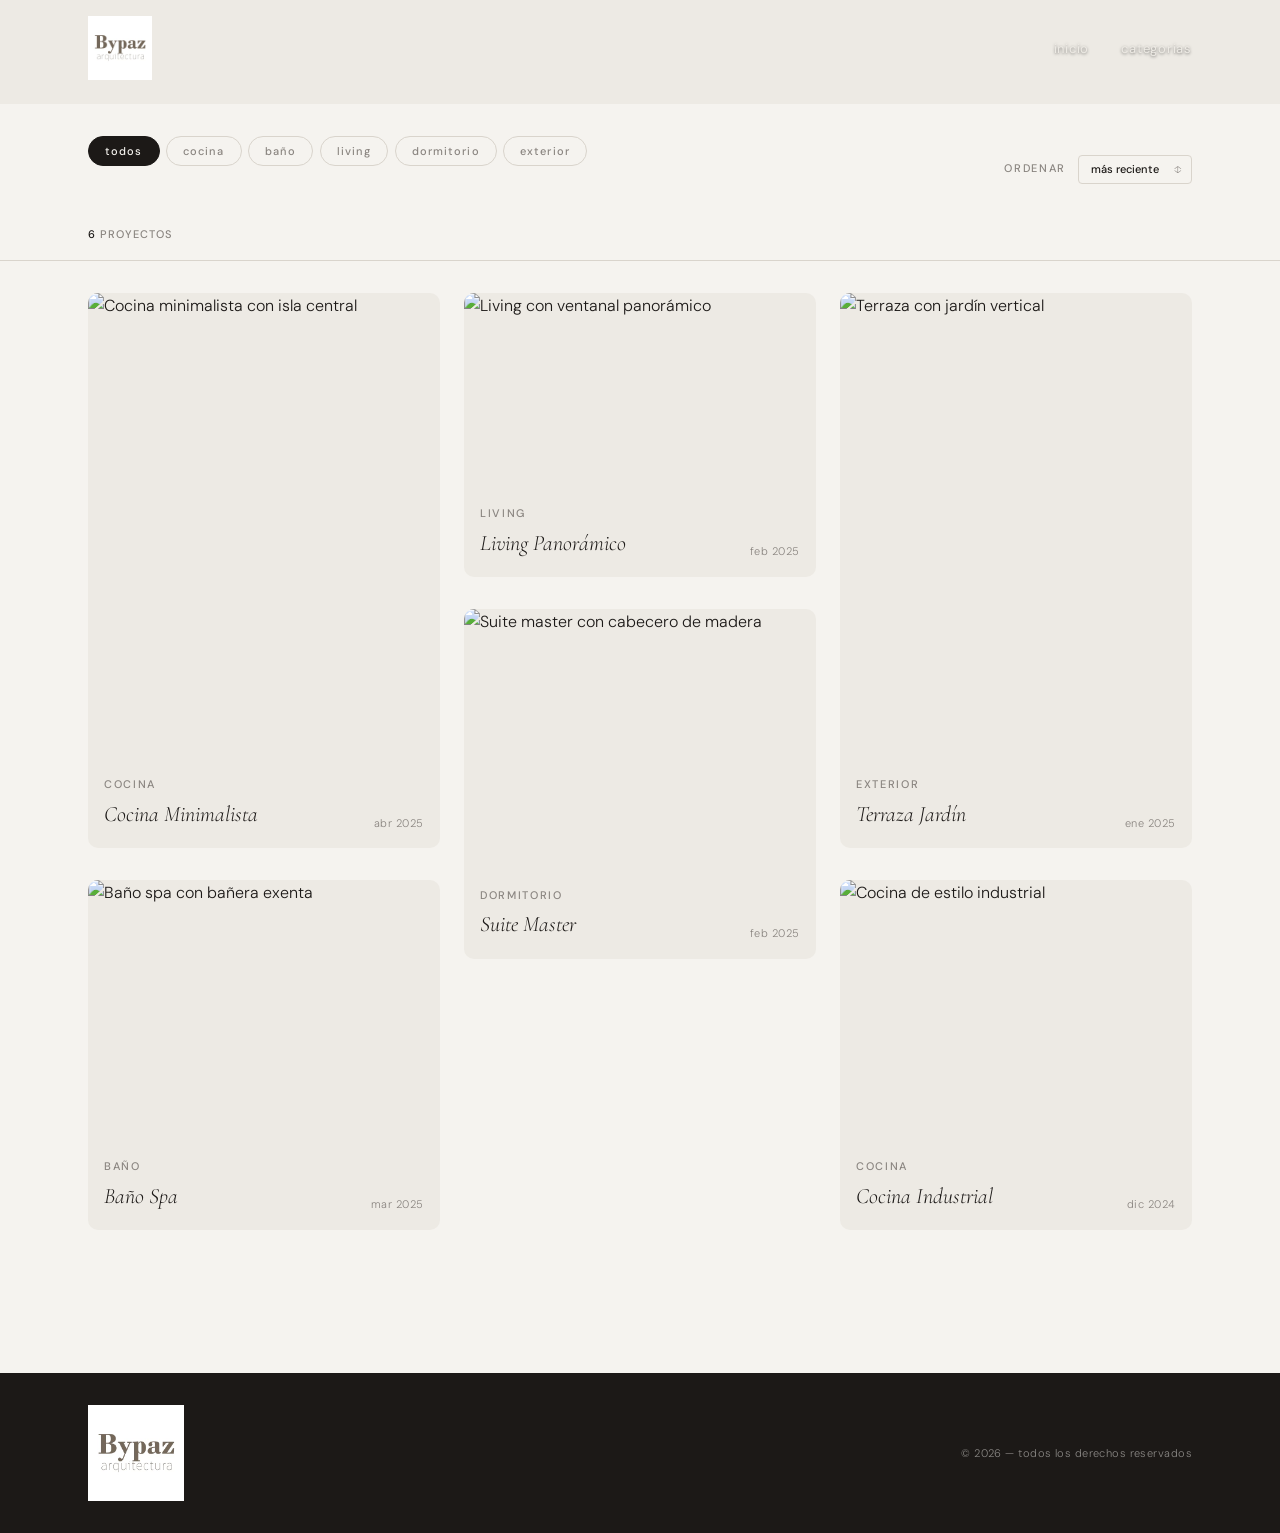
==== catalogo.html @ c9f033ed "Add files via upload" ====
<!DOCTYPE html>
<html lang="es">
<head>
  <meta charset="UTF-8" />
  <meta name="viewport" content="width=device-width, initial-scale=1.0" />
  <title>Catálogo — Renders</title>
  <link rel="preconnect" href="https://fonts.googleapis.com" />
  <link rel="preconnect" href="https://fonts.gstatic.com" crossorigin />
  <link href="https://fonts.googleapis.com/css2?family=Cormorant+Garamond:ital,wght@0,300;0,400;0,500;1,300;1,400&family=DM+Sans:wght@300;400;500&display=swap" rel="stylesheet" />
  <link rel="stylesheet" href="style.css" />
  <link rel="stylesheet" href="catalogo.css" />
</head>
<body>
 
  <!-- ─── HEADER (igual al index) ─── -->
  <header class="site-header">
    <div class="header-inner">
      <a href="index.html" class="logo">
        <span class="logo-name logoheader"><img src="logo.jpg" alt=""></span>
       
      </a>
 
      <button class="menu-toggle" aria-label="Abrir menú" aria-expanded="false">
        <span></span>
        <span></span>
      </button>

        <nav class="site-nave" aria-label="Navegación principal">
                <ul>
                     <li><a href="index.html">Inicio</a></li>
                    <li><a href="#cateogias">Categorias</a></li>
                   
                </ul>
            </nav>
 
     
    </div>
  </header>
 
  <main>
 
    <!-- ─── PAGE HEADER ─── -->
    <section class="page-header">
      <div class="container">
      
      </div>
      
    </section>
 
    <!-- ─── CONTROLES: FILTROS + ORDEN ─── -->
    <section class="catalog-controls" id="cateogias">
      <div class="container controls-inner">
 
        <!-- Filtros de categoría -->
        <div class="filters" role="tablist" aria-label="Filtrar por categoría">
          <button class="filter-btn active" data-filter="all" role="tab" aria-selected="true">todos</button>
          <button class="filter-btn" data-filter="cocina"     role="tab" aria-selected="false">cocina</button>
          <button class="filter-btn" data-filter="bano"       role="tab" aria-selected="false">baño</button>
          <button class="filter-btn" data-filter="living"     role="tab" aria-selected="false">living</button>
          <button class="filter-btn" data-filter="dormitorio" role="tab" aria-selected="false">dormitorio</button>
          <button class="filter-btn" data-filter="exterior"   role="tab" aria-selected="false">exterior</button>
        </div>
 
        <!-- Ordenamiento -->
        <div class="sort-wrap">
          <label for="sort-select" class="sort-label">ordenar</label>
          <div class="select-wrap">
            <select id="sort-select" class="sort-select">
              <option value="recent">más reciente</option>
              <option value="oldest">más antiguo</option>
            </select>
            <span class="select-arrow">↕</span>
          </div>
        </div>
 
      </div>
 
      <!-- Contador de resultados -->
      <div class="container">
        <p class="results-count"><span id="count">0</span> proyectos</p>
      </div>
    </section>
 
    <!-- ─── GRILLA MASONRY ─── -->
    <section class="catalog-grid-section">
      <div class="container">
 
        <div class="masonry-grid" id="masonry-grid">
 
          <!--
            Atributos a personalizar por card:
            · data-category : cocina | bano | living | dormitorio | exterior
            · data-date     : YYYY-MM  (para ordenar por fecha)
            · href          : enlace a la página de detalle (proyecto.html?id=X)
            · Clases de tamaño: (solo una por card, sin clase = tamaño estándar)
                .card-tall  → más alta  (portrait)
                .card-wide  → más ancha (landscape, ocupa 2 cols en desktop)
          -->
 
          <article class="render-card card-tall" data-category="cocina" data-date="2025-04">
            <a href="proyecto.html?id=1" class="card-link" aria-label="Ver Cocina Minimalista">
              <div class="card-img-wrap">
                <img src="https://images.unsplash.com/photo-1556909114-f6e7ad7d3136?w=800&q=80"
                     alt="Cocina minimalista con isla central" loading="lazy" />
                <div class="card-overlay"><span>ver proyecto</span></div>
              </div>
              <div class="card-info">
                <span class="card-category">cocina</span>
                <h3 class="card-title">Cocina Minimalista</h3>
                <span class="card-date">abr 2025</span>
              </div>
            </a>
          </article>
 
          <article class="render-card" data-category="bano" data-date="2025-03">
            <a href="proyecto.html?id=2" class="card-link" aria-label="Ver Baño Spa">
              <div class="card-img-wrap">
                <img src="https://images.unsplash.com/photo-1552321554-5fefe8c9ef14?w=800&q=80"
                     alt="Baño spa con bañera exenta" loading="lazy" />
                <div class="card-overlay"><span>ver proyecto</span></div>
              </div>
              <div class="card-info">
                <span class="card-category">baño</span>
                <h3 class="card-title">Baño Spa</h3>
                <span class="card-date">mar 2025</span>
              </div>
            </a>
          </article>
 
          <article class="render-card card-wide" data-category="living" data-date="2025-02">
            <a href="proyecto.html?id=3" class="card-link" aria-label="Ver Living Panorámico">
              <div class="card-img-wrap">
                <img src="https://images.unsplash.com/photo-1631679706909-1844bbd07221?w=1200&q=80"
                     alt="Living con ventanal panorámico" loading="lazy" />
                <div class="card-overlay"><span>ver proyecto</span></div>
              </div>
              <div class="card-info">
                <span class="card-category">living</span>
                <h3 class="card-title">Living Panorámico</h3>
                <span class="card-date">feb 2025</span>
              </div>
            </a>
          </article>
 
          <article class="render-card" data-category="dormitorio" data-date="2025-02">
            <a href="proyecto.html?id=4" class="card-link" aria-label="Ver Suite Master">
              <div class="card-img-wrap">
                <img src="https://images.unsplash.com/photo-1540518614846-7eded433c457?w=800&q=80"
                     alt="Suite master con cabecero de madera" loading="lazy" />
                <div class="card-overlay"><span>ver proyecto</span></div>
              </div>
              <div class="card-info">
                <span class="card-category">dormitorio</span>
                <h3 class="card-title">Suite Master</h3>
                <span class="card-date">feb 2025</span>
              </div>
            </a>
          </article>
 
          <article class="render-card card-tall" data-category="exterior" data-date="2025-01">
            <a href="proyecto.html?id=5" class="card-link" aria-label="Ver Terraza Jardín">
              <div class="card-img-wrap">
                <img src="https://images.unsplash.com/photo-1600607687939-ce8a6c25118c?w=800&q=80"
                     alt="Terraza con jardín vertical" loading="lazy" />
                <div class="card-overlay"><span>ver proyecto</span></div>
              </div>
              <div class="card-info">
                <span class="card-category">exterior</span>
                <h3 class="card-title">Terraza Jardín</h3>
                <span class="card-date">ene 2025</span>
              </div>
            </a>
          </article>
 
          <article class="render-card" data-category="cocina" data-date="2024-12">
            <a href="proyecto.html?id=6" class="card-link" aria-label="Ver Cocina Industrial">
              <div class="card-img-wrap">
                <img src="https://images.unsplash.com/photo-1556911220-bff31c812dba?w=800&q=80"
                     alt="Cocina de estilo industrial" loading="lazy" />
                <div class="card-overlay"><span>ver proyecto</span></div>
              </div>
              <div class="card-info">
                <span class="card-category">cocina</span>
                <h3 class="card-title">Cocina Industrial</h3>
                <span class="card-date">dic 2024</span>
              </div>
            </a>
          </article>
 
          <!-- Agregar más cards siguiendo el mismo patrón ↑ -->
 
        </div>
        <!-- /masonry-grid -->
 
        <!-- Estado vacío (se muestra cuando no hay resultados) -->
        <div class="empty-state" id="empty-state" hidden>
          <p>No hay renders en esta categoría todavía.</p>
        </div>
 
      </div>
    </section>
 
  </main>
 
  <!-- ─── FOOTER (igual al index) ─── -->
  <footer class="site-footer">
    <div class="container footer-inner">
      <span class="footer-logo"><img src="logo.jpg" alt="logo"></span>
      <span class="footer-copy">© 2026 — todos los derechos reservados</span>
    </div>
  </footer>
 
  <script src="main.js"></script>
  <script src="catalogo.js"></script>
</body>
</html>
---- style.css ----
/* ══════════════════════════════════════════════
   VARIABLES GLOBALES — Personalizar desde aquí
   ══════════════════════════════════════════════ */
:root {
  /* ── Paleta de colores ── */
  --color-bg:          #F5F3EF;   /* fondo principal (crema cálido) */
  --color-surface:     #EDEAE4;   /* fondo de cards / secciones alternas */
  --color-text:        #1C1917;   /* texto principal (casi negro cálido) */
  --color-text-muted:  #8A8580;   /* texto secundario / labels */
  --color-accent:      #C4A882;   /* acento (arena dorada) */
  --color-accent-dark: #9C7A54;   /* acento oscuro para hover */
  --color-border:      #D9D4CC;   /* bordes sutiles */
  --color-white:       #FDFCFA;   /* blanco ligeramente cálido */
 
  /* ── Tipografías ── */
  --font-display:  'Cormorant Garamond', Georgia, serif;  /* títulos / display */
  --font-body:     'DM Sans', sans-serif;                 /* cuerpo / UI */
 
  /* ── Escala tipográfica ── */
  --text-xs:    0.6875rem;   /*  11px */
  --text-sm:    0.8125rem;   /*  13px */
  --text-base:  1rem;        /*  16px */
  --text-md:    1.125rem;    /*  18px */
  --text-lg:    1.375rem;    /*  22px */
  --text-xl:    1.75rem;     /*  28px */
  --text-2xl:   2.5rem;      /*  40px */
  --text-3xl:   3.5rem;      /*  56px */
  --text-hero:  clamp(3rem, 11vw, 6.5rem);
 
  /* ── Pesos tipográficos ── */
  --fw-light:   300;
  --fw-regular: 400;
  --fw-medium:  500;
 
  /* ── Espaciado ── */
  --space-xs:   0.5rem;
  --space-sm:   1rem;
  --space-md:   2rem;
  --space-lg:   4rem;
  --space-xl:   7rem;
 
  /* ── Layout ── */
  --max-width:  1200px;
  --gutter:     1.25rem;    /* padding lateral mobile */
  --gutter-lg:  3rem;       /* padding lateral desktop */
 
  /* ── Radios ── */
  --radius-sm:  4px;
  --radius-md:  10px;
  --radius-lg:  20px;
 
  /* ── Transiciones ── */
  --ease-out:   cubic-bezier(0.22, 1, 0.36, 1);
  --duration:   0.4s;
}
 
 
/* ══════════════════════════════════════════════
   RESET Y BASE
   ══════════════════════════════════════════════ */
*, *::before, *::after {
  box-sizing: border-box;
  margin: 0;
  padding: 0;
}
 
html {
  scroll-behavior: smooth;
  -webkit-font-smoothing: antialiased;
}
 
body {
  background-color: var(--color-bg);
  color: var(--color-text);
  font-family: var(--font-body);
  font-size: var(--text-base);
  font-weight: var(--fw-light);
  line-height: 1.6;
  overflow-x: hidden;
}
 
img {
  display: block;
  max-width: 100%;
  height: 100%;
  object-fit: cover;
}
 
a {
  color: inherit;
  text-decoration: none;
}
 
ul { list-style: none; }
 
button {
  cursor: pointer;
  border: none;
  background: none;
  font-family: var(--font-body);
}
 
 
/* ══════════════════════════════════════════════
   UTILIDADES
   ══════════════════════════════════════════════ */
.container {
  width: 100%;
  max-width: var(--max-width);
  margin-inline: auto;
  padding-inline: var(--gutter);
}
 
.label {
  display: block;
  font-family: var(--font-body);
  font-size: var(--text-xs);
  font-weight: var(--fw-medium);
  letter-spacing: 0.18em;
  text-transform: uppercase;
  color: var(--color-text-muted);
  margin-bottom: var(--space-sm);
}
 
.section-title {
  font-family: var(--font-display);
  font-size: var(--text-2xl);
  font-weight: var(--fw-light);
  letter-spacing: -0.01em;
  margin-bottom: var(--space-md);
}
 
em {
  font-style: italic;
  color: var(--color-accent-dark);
}
 
 
/* ══════════════════════════════════════════════
   BOTONES
   ══════════════════════════════════════════════ */
.btn-text {
  display: inline-block;
  font-family: var(--font-body);
  font-size: var(--text-sm);
  font-weight: var(--fw-medium);
  letter-spacing: 0.08em;
  text-transform: lowercase;
  color: var(--color-white);
  border-bottom: 1px solid rgba(255,255,255,0.4);
  padding-bottom: 2px;
  transition: border-color var(--duration) var(--ease-out),
              opacity var(--duration) var(--ease-out);
}
 
.btn-text:hover {
  border-color: var(--color-white);
  opacity: 0.75;
}
 
.btn-outline {
  display: inline-block;
  font-family: var(--font-body);
  font-size: var(--text-sm);
  font-weight: var(--fw-medium);
  letter-spacing: 0.12em;
  text-transform: uppercase;
  padding: 0.75rem 1.75rem;
  border: 1px solid var(--color-text);
  color: var(--color-text);
  border-radius: var(--radius-sm);
  margin-top: var(--space-md);
  transition: background var(--duration) var(--ease-out),
              color var(--duration) var(--ease-out);
}
 
.btn-outline:hover {
  background: var(--color-text);
  color: var(--color-bg);
}
 
 
/* ══════════════════════════════════════════════
   HEADER
   ══════════════════════════════════════════════ */
.site-header {
  position: absolute; /* O sticky, para que flote sobre el contenido */
  inset-block-start: 0;
  inset-inline: 0;
  z-index: 100;
  background: transparent; /* Totalmente transparente */
 
 
}

.header-inner {
  display: flex;
  align-items: center;
  justify-content: space-between;
  padding: 1rem var(--gutter);
  max-width: var(--max-width);
  margin-inline: auto;
}

/* Logo */
.logo {
  display: flex;
  flex-direction: column;
  gap: 1px;
  line-height: 1.1;
}

.logo-name {
  font-family: var(--font-body);
  font-size: var(--text-sm);
  font-weight: var(--fw-medium);
  letter-spacing: 0.22em;
  text-transform: uppercase;
}

.logo-sub {
  font-family: var(--font-display);
  font-size: 0.625rem;
  letter-spacing: 0.08em;
  color: var(--color-text-muted);
  text-transform: lowercase;
  font-style: italic;
}

/* Menú hamburguesa (mobile) */
.menu-toggle {
  display: flex;
  flex-direction: column;
  gap: 5px;
  padding: 4px;
  z-index: 101;
  background: none;
  border: none;
  cursor: pointer;
}

.menu-toggle span {
  display: block;
  width: 22px;
  height: 1.5px;
  background: var(--color-text);
  transition: transform var(--duration) var(--ease-out),
              opacity var(--duration) var(--ease-out);
  transform-origin: center;
}

.menu-toggle[aria-expanded="true"] span:first-child {
  transform: translateY(6.5px) rotate(45deg);
}
.menu-toggle[aria-expanded="true"] span:last-child {
  transform: translateY(-6.5px) rotate(-45deg);
}

/* Nav links - Versión unificada */
.site-nav ul {
  display: flex;
  align-items: center;
  gap: var(--space-md);
  list-style: none;
}

.site-nav a {
  font-family: var(--font-body);
  font-size: var(--text-sm);
  font-weight: var(--fw-regular);
  letter-spacing: 0.06em;
  text-transform: lowercase;
  color: var(--color-surface); 
  text-decoration: none;
  position: relative;
  padding-bottom: 2px;
  transition: color var(--duration);

  /* --- LA SOMBRA MÁGICA --- */
  /* 0px de desplazamiento horizontal, 1px vertical, 4px de desenfoque */
  text-shadow: 0 1px 3px rgba(0, 0, 0, 0.25); 
}

/* Hover effect */
.site-nav a::after {
  content: '';
  position: absolute;
  bottom: 0;
  left: 0;
  width: 0%;
  height: 1px;
  background: currentColor;
  transition: width 0.3s var(--ease-out);
  
  /* Agregamos sombra también a la línea para que no desaparezca en zonas claras */
  box-shadow: 0 1px 3px rgba(0, 0, 0, 0.2);
}
.site-nav a:hover::after {
  width: 100%;
}

.site-nav a:hover {
  color: var(--color-accent-dark);
}

/* Estilos para Mobile (site-nav is-open) */
@media (max-width: 768px) {
  .site-nav {
    /* Aquí irían tus estilos para que el menú ocupe toda la pantalla en móvil */
    position: fixed;
    top: 0;
    left: 0;
    width: 100%;
    height: 100vh;
    background: var(--color-bg); /* Fondo sólido en móvil para legibilidad */
    display: none; /* Oculto por defecto */
  }
  
  .site-nav.is-open {
    display: flex;
    justify-content: center;
    align-items: center;
    opacity: 1;
    pointer-events: all;
  }
  
  .site-nav ul {
    flex-direction: column;
  }
  
  .site-nav a {
    font-size: var(--text-3xl); /* Solo grandes en móvil */
    font-family: var(--font-display);
    font-style: italic;
  }
}
 
/* ══════════════════════════════════════════════
   HERO
   ══════════════════════════════════════════════ */

.hero {
  position: relative;
  height: 100svh;
  min-height: 560px;
  display: flex;
  align-items: flex-end;
  padding-bottom: var(--space-lg);
  overflow: hidden; /* ← necesario para que Ken Burns no desborde */
}
 
/* Contenedor de slides */
.hero-media {
  position: absolute;
  inset: 0;
  z-index: 0;
}
 
/* Cada slide ocupa todo el hero, invisible por defecto */
.hero-slide {
  position: absolute;
  inset: 0;
  opacity: 0;
  transform: scale(1.05); /* empieza un poco más grande */
  transition: opacity 1s ease,
              transform 7s ease-out;  /* Ken Burns: se achica lentamente */
  will-change: opacity, transform;
}
 
.hero-slide img {
  width: 100%;
  height: 100%;
  object-fit: cover;
  display: block;
}
 
/* Slide visible */
.hero-slide.is-active {
  opacity: 1;
  transform: scale(1);
  z-index: 1;
}
 
/* Gradiente oscuro para legibilidad del texto */
.hero::after {
  content: '';
  position: absolute;
  inset: 0;
  z-index: 2;
  background: linear-gradient(
    to top,
    rgba(20, 17, 14, 0.70) 0%,
    rgba(20, 17, 14, 0.15) 55%,
    transparent 100%
  );
  pointer-events: none;
}
 
/* Texto sobre las imágenes */
.hero-caption {
  position: relative;
  z-index: 3;
  padding-inline: var(--gutter);
  width: 100%;
  max-width: var(--max-width);
  margin-inline: auto;
  display: flex;
  flex-direction: column;
  gap: var(--space-sm);
}
 
.hero-tag {
  font-family: var(--font-body);
  font-size: var(--text-xs);
  letter-spacing: 0.2em;
  text-transform: uppercase;
  color: rgba(255, 255, 255, 0.65);
}
 
.hero-title {
  font-family: var(--font-display);
  font-size: var(--text-hero);
  font-weight: var(--fw-light);
  line-height: 0.95;
  letter-spacing: -0.02em;
  color: var(--color-white);
}
 
.hero-title em {
  color: var(--color-accent);
}

 
 
/* ══════════════════════════════════════════════
   STATEMENT
   ══════════════════════════════════════════════ */
.statement {
  padding-block: var(--space-xl);
  background: var(--color-bg);
}
 
.statement-text {
  font-family: var(--font-display);
  font-size: clamp(var(--text-lg), 3vw, var(--text-2xl));
  font-weight: var(--fw-light);
  font-style: italic;
  line-height: 1.5;
  color: var(--color-text);
  max-width: 700px;
}
 
 
/* ══════════════════════════════════════════════
   CATÁLOGO
   ══════════════════════════════════════════════ */
.catalog {
  padding-block: var(--space-lg) var(--space-xl);
}
 
/* Filtros */
.filters {
  display: flex;
  flex-wrap: wrap;
  gap: var(--space-xs);
  margin-bottom: var(--space-md);
}
 
.filter-btn {
  font-family: var(--font-body);
  font-size: var(--text-xs);
  font-weight: var(--fw-medium);
  letter-spacing: 0.1em;
  text-transform: lowercase;
  padding: 0.45rem 1rem;
  border: 1px solid var(--color-border);
  border-radius: 100px;
  color: var(--color-text-muted);
  background: transparent;
  transition: all var(--duration) var(--ease-out);
}
 
.filter-btn:hover {
  border-color: var(--color-text);
  color: var(--color-text);
}
 
.filter-btn.active {
  background: var(--color-text);
  border-color: var(--color-text);
  color: var(--color-bg);
}
 
/* Grilla */
.render-grid {
  display: grid;
  grid-template-columns: 1fr;
  gap: 1.25rem;
}
 
/* Cards */
.render-card {
  position: relative;
  overflow: hidden;
  border-radius: var(--radius-md);
  background: var(--color-surface);
}
 
.render-card.is-hidden {
  display: none;
}
 
.card-link {
  display: block;
}
 
.card-img-wrap {
  position: relative;
  aspect-ratio: 4 / 3;
  overflow: hidden;
}
 
.card-img-wrap img {
  width: 100%;
  height: 100%;
  object-fit: cover;
  transition: transform 0.6s var(--ease-out);
}
 
.render-card:hover .card-img-wrap img {
  transform: scale(1.04);
}
 
/* Overlay al hacer hover */
.card-overlay {
  position: absolute;
  inset: 0;
  background: rgba(28, 25, 23, 0.38);
  display: flex;
  align-items: center;
  justify-content: center;
  opacity: 0;
  transition: opacity var(--duration) var(--ease-out);
}
 
.card-overlay span {
  font-family: var(--font-body);
  font-size: var(--text-xs);
  font-weight: var(--fw-medium);
  letter-spacing: 0.15em;
  text-transform: uppercase;
  color: var(--color-white);
  border-bottom: 1px solid rgba(255,255,255,0.6);
  padding-bottom: 2px;
}
 
.render-card:hover .card-overlay {
  opacity: 1;
}
 
/* Info de card */
.card-info {
  padding: 0.875rem 1rem 1rem;
  display: flex;
  flex-direction: column;
  gap: 0.25rem;
}
 
.card-category {
  font-size: var(--text-xs);
  font-weight: var(--fw-medium);
  letter-spacing: 0.15em;
  text-transform: uppercase;
  color: var(--color-text-muted);
}
 
.card-title {
  font-family: var(--font-display);
  font-size: var(--text-lg);
  font-weight: var(--fw-light);
  font-style: italic;
  color: var(--color-text);
}
 
 
/* ══════════════════════════════════════════════
   SOBRE MÍ
   ══════════════════════════════════════════════ */
.about {
  padding-block: var(--space-xl);
  background: var(--color-surface);
}
 
.about-inner {
  display: flex;
  flex-direction: column;
  gap: var(--space-lg);
}
 
.about-image {
  width: 100%;
  aspect-ratio: 3 / 4;
  border-radius: var(--radius-lg);
  overflow: hidden;
  max-height: 480px;
}
 
.about-img-placeholder {
  width: 100%;
  height: 100%;
  background: linear-gradient(135deg, #c9c0b0, #a5988a);
}
 
.about-title {
  font-family: var(--font-display);
  font-size: var(--text-2xl);
  font-weight: var(--fw-light);
  line-height: 1.1;
  margin-bottom: var(--space-md);
}
 
.about-text p {
  font-size: var(--text-md);
  font-weight: var(--fw-light);
  line-height: 1.7;
  color: var(--color-text);
  max-width: 520px;
  margin-bottom: var(--space-sm);
}
 
 
/* ══════════════════════════════════════════════
   CONTACTO
   ══════════════════════════════════════════════ */
.contact {
  padding-block: var(--space-xl);
}
 
.contact-inner {
  display: flex;
  flex-direction: column;
  gap: var(--space-lg);
}
 
.contact-title {
  font-family: var(--font-display);
  font-size: var(--text-2xl);
  font-weight: var(--fw-light);
  line-height: 1.1;
}
 
.contact-links {
  display: flex;
  flex-direction: column;
  gap: 0;
}
 
.contact-item {
  display: flex;
  flex-direction: column;
  gap: 0.25rem;
  padding-block: 1.25rem;
  border-bottom: 1px solid var(--color-border);
  transition: padding-left var(--duration) var(--ease-out);
}
 
.contact-item:first-child {
  border-top: 1px solid var(--color-border);
}
 
.contact-item:hover {
  padding-left: var(--space-xs);
}
 
.contact-type {
  font-size: var(--text-xs);
  font-weight: var(--fw-medium);
  letter-spacing: 0.15em;
  text-transform: uppercase;
  color: var(--color-text-muted);
}
 
.contact-value {
  font-family: var(--font-display);
  font-size: var(--text-xl);
  font-weight: var(--fw-light);
  font-style: italic;
  color: var(--color-text);
}
 
.contact-item:hover .contact-value {
  color: var(--color-accent-dark);
}
 
 
/* ══════════════════════════════════════════════
   FOOTER
   ══════════════════════════════════════════════ */
.site-footer {
  background: var(--color-text);
  color: var(--color-bg);
  padding-block: var(--space-md);
}
 
.footer-inner {
  display: flex;
  align-items: center;
  justify-content: space-between;
  flex-wrap: wrap;
  gap: var(--space-xs);
}
 
.footer-logo {
  font-family: var(--font-body);
  font-size: var(--text-xs);
  font-weight: var(--fw-medium);
  letter-spacing: 0.22em;
  text-transform: uppercase;
}

.footer-logo img{
  max-width: 6rem;
}

.logoheader{
   max-width: 4rem;
}
 
.footer-copy {
  font-size: var(--text-xs);
  color: rgba(245, 243, 239, 0.5);
  letter-spacing: 0.04em;
}
 
 
/* ══════════════════════════════════════════════
   ANIMACIÓN — entrada de secciones
   ══════════════════════════════════════════════ */
@keyframes fadeUp {
  from { opacity: 0; transform: translateY(24px); }
  to   { opacity: 1; transform: translateY(0); }
}
 
.hero-tag,
.hero-title,
.btn-text {
  animation: fadeUp 0.9s var(--ease-out) both;
}
 
.hero-tag   { animation-delay: 0.1s; }
.hero-title { animation-delay: 0.25s; }
.btn-text   { animation-delay: 0.45s; }
 
 
/* ══════════════════════════════════════════════
   RESPONSIVE — Tablet (≥ 640px)
   ══════════════════════════════════════════════ */
@media (min-width: 640px) {
  :root {
    --gutter: 2rem;
  }
 
  .render-grid {
    grid-template-columns: 1fr 1fr;
  }
 
  .render-card--wide {
    grid-column: 1 / -1;
  }
 
  .render-card--wide .card-img-wrap {
    aspect-ratio: 16 / 7;
  }
}
 
 
/* ══════════════════════════════════════════════
   RESPONSIVE — Desktop (≥ 1024px)
   ══════════════════════════════════════════════ */
@media (min-width: 1024px) {
  :root {
    --gutter: var(--gutter-lg);
  }
 
  /* Header nav en línea */
  .menu-toggle {
    display: none;
  }
 
  .site-nav {
    position: static;
    opacity: 1;
    pointer-events: all;
    transform: none;
    background: transparent;
    flex-direction: row;
  }
 
  .site-nav ul {
    flex-direction: row;
    gap: 2.5rem;
    text-align: left;
  }
 
  .site-nav a {
    font-family: var(--font-body);
    font-size: var(--text-sm);
    font-style: normal;
    font-weight: var(--fw-regular);
    letter-spacing: 0.06em;
    text-transform: lowercase;
  }
 
  /* Grilla 3 cols */
  .render-grid {
    grid-template-columns: repeat(3, 1fr);
  }
 
  .render-card--wide {
    grid-column: 1 / -1;
  }
 
  /* Sobre mí en dos columnas */
  .about-inner {
    flex-direction: row;
    align-items: flex-start;
    gap: 5rem;
  }
 
  .about-image {
    width: 380px;
    flex-shrink: 0;
  }
 
  /* Contacto */
  .contact-inner {
    flex-direction: row;
    align-items: flex-start;
    justify-content: space-between;
  }
 
  .contact-title {
    font-size: var(--text-3xl);
    max-width: 380px;
  }
 
  .contact-links {
    flex: 1;
    max-width: 480px;
  }
}
---- catalogo.css ----
/* ══════════════════════════════════════════════
   catalogo.css — estilos exclusivos del catálogo
   (Requiere style.css cargado antes)
   ══════════════════════════════════════════════ */


/* ─── Link activo en nav ─── */
.nav-active {
  color: var(--color-accent-dark) !important;
  border-bottom: 1px solid var(--color-accent-dark);
  padding-bottom: 1px;
}



/* ─── Page header ─── */
.page-header {
  padding-top: calc(40px + var(--space-lg));
 
  overflow: hidden;
  background-color: var(--color-surface);
 
  
}

.page-header .container {
  display: flex;
  flex-direction: column;
  gap: var(--space-xs);
}


/* Nav links - Versión unificada */
.site-nave ul {
  display: flex;
  align-items: center;
  gap: var(--space-md);
  list-style: none;
}

.site-nave a {
  font-family: var(--font-body);
  font-size: var(--text-sm);
  font-weight: var(--fw-regular);
  letter-spacing: 0.06em;
  text-transform: lowercase;
  color: var(--color-surface); 
  text-decoration: none;
  position: relative;
  padding-bottom: 2px;
  transition: color var(--duration);

  /* --- LA SOMBRA MÁGICA --- */
  /* 0px de desplazamiento horizontal, 1px vertical, 4px de desenfoque */
  text-shadow: 0 1px 3px rgba(0, 0, 0, 0.50); 
}

/* Hover effect */
.site-nave a::after {
  content: '';
  position: absolute;
  bottom: 0;
  left: 0;
  width: 0%;
  height: 1px;
  background: currentColor;
  transition: width 0.3s var(--ease-out);
  
  /* Agregamos sombra también a la línea para que no desaparezca en zonas claras */
  box-shadow: 0 1px 3px rgba(0, 0, 0, 0.2);
}
.site-nave a:hover::after {
  width: 100%;
}

.site-nave a:hover {
  color: var(--color-accent-dark);
}






/* ─── Controles: filtros + ordenamiento ─── */
.catalog-controls {
  padding-block: var(--space-md) var(--space-sm);
  background: var(--color-bg);
  border-bottom: 1px solid var(--color-border);
}

.controls-inner {
  display: flex;
  flex-direction: column;
  gap: var(--space-sm);
  padding-bottom: var(--space-sm);
}

/* Filtros (hereda de style.css, pequeños ajustes) */
.catalog-controls .filters {
  flex-wrap: nowrap;
  overflow-x: auto;
  -webkit-overflow-scrolling: touch;
  scrollbar-width: none;
  padding-bottom: 4px;
  /* espacio para el scroll */
  gap: 0.4rem;
}

.catalog-controls .filters::-webkit-scrollbar {
  display: none;
}

/* Ordenamiento */
.sort-wrap {
  display: flex;
  align-items: center;
  gap: 0.75rem;
}

.sort-label {
  font-family: var(--font-body);
  font-size: var(--text-xs);
  font-weight: var(--fw-medium);
  letter-spacing: 0.15em;
  text-transform: uppercase;
  color: var(--color-text-muted);
  white-space: nowrap;
}

.select-wrap {
  position: relative;
  display: flex;
  align-items: center;
}

.sort-select {
  appearance: none;
  -webkit-appearance: none;
  background: transparent;
  border: 1px solid var(--color-border);
  border-radius: var(--radius-sm);
  font-family: var(--font-body);
  font-size: var(--text-xs);
  font-weight: var(--fw-medium);
  color: var(--color-text);
  padding: 0.4rem 2rem 0.4rem 0.75rem;
  cursor: pointer;
  transition: border-color var(--duration);
}

.sort-select:hover,
.sort-select:focus {
  border-color: var(--color-text);
  outline: none;
}

.select-arrow {
  position: absolute;
  right: 0.6rem;
  font-size: 0.6rem;
  color: var(--color-text-muted);
  pointer-events: none;
}

/* Contador de resultados */
.results-count {
  font-size: var(--text-xs);
  font-weight: var(--fw-medium);
  letter-spacing: 0.1em;
  text-transform: uppercase;
  color: var(--color-text-muted);
  padding-top: 0.5rem;
}

.results-count span {
  color: var(--color-text);
}


/* ─── Masonry grid ─── */
.catalog-grid-section {
  padding-block: var(--space-md) var(--space-xl);
}

/*
  Masonry con CSS columns.
  Es la solución más simple y sin JS.
  Los items se ordenan en columnas de arriba a abajo.
  El JS de catalogo.js maneja el show/hide y el sort
  reinsertando los elementos en el DOM.
*/
.masonry-grid {
  columns: 1;
  column-gap: 1.1rem;
}

.masonry-grid .render-card {
  break-inside: avoid;
  /* ← clave para que no corte una card entre columnas */
  margin-bottom: 1.1rem;
  display: inline-block;
  /* ← necesario para que columns funcione bien */
  width: 100%;
  border-radius: var(--radius-md);
  overflow: hidden;
  background: var(--color-surface);
}

/* Alturas variables para efecto masonry */
.masonry-grid .render-card .card-img-wrap {
  aspect-ratio: 4 / 3;
  /* default */
}

.masonry-grid .render-card.card-tall .card-img-wrap {
  aspect-ratio: 3 / 4;
  /* portrait */
}

.masonry-grid .render-card.card-wide .card-img-wrap {
  aspect-ratio: 16 / 9;
  /* landscape */
}

/* Card info (agrega fecha) */
.masonry-grid .card-info {
  padding: 0.875rem 1rem 1rem;
  display: grid;
  grid-template-columns: 1fr auto;
  grid-template-rows: auto auto;
  gap: 0.2rem 0.5rem;
  align-items: start;
}

.masonry-grid .card-category {
  grid-column: 1;
  grid-row: 1;
  font-size: var(--text-xs);
  font-weight: var(--fw-medium);
  letter-spacing: 0.15em;
  text-transform: uppercase;
  color: var(--color-text-muted);
}

.masonry-grid .card-title {
  grid-column: 1;
  grid-row: 2;
  font-family: var(--font-display);
  font-size: var(--text-lg);
  font-weight: var(--fw-light);
  font-style: italic;
  color: var(--color-text);
}

.card-date {
  grid-column: 2;
  grid-row: 1 / 3;
  align-self: end;
  font-size: var(--text-xs);
  color: var(--color-text-muted);
  white-space: nowrap;
  letter-spacing: 0.05em;
}

/* Estado vacío */
.empty-state {
  text-align: center;
  padding-block: var(--space-xl);
  font-family: var(--font-display);
  font-style: italic;
  font-size: var(--text-xl);
  color: var(--color-text-muted);
}


/* ─── Cards ocultas por filtro ─── */
.render-card.is-hidden {
  display: none !important;
}


/* ─── Tablet (≥ 640px) ─── */
@media (min-width: 640px) {
  .controls-inner {
    flex-direction: row;
    align-items: center;
    justify-content: space-between;
  }

  .catalog-controls .filters {
    flex-wrap: wrap;
    overflow: visible;
  }

  .masonry-grid {
    columns: 2;
  }
}


/* ─── Desktop (≥ 1024px) ─── */
@media (min-width: 1024px) {
  .catalog-controls {
    top: 65px;
  }

  .masonry-grid {
    columns: 3;
    column-gap: 1.5rem;
  }

  .masonry-grid .render-card {
    margin-bottom: 1.5rem;
  }

  /* Card wide ocupa 2 cols en desktop simulando con column-span */
  /* Nota: column-span en masonry no funciona bien siempre.
     Para wide, el landscape 16/9 ya da el efecto visual suficiente. */
}
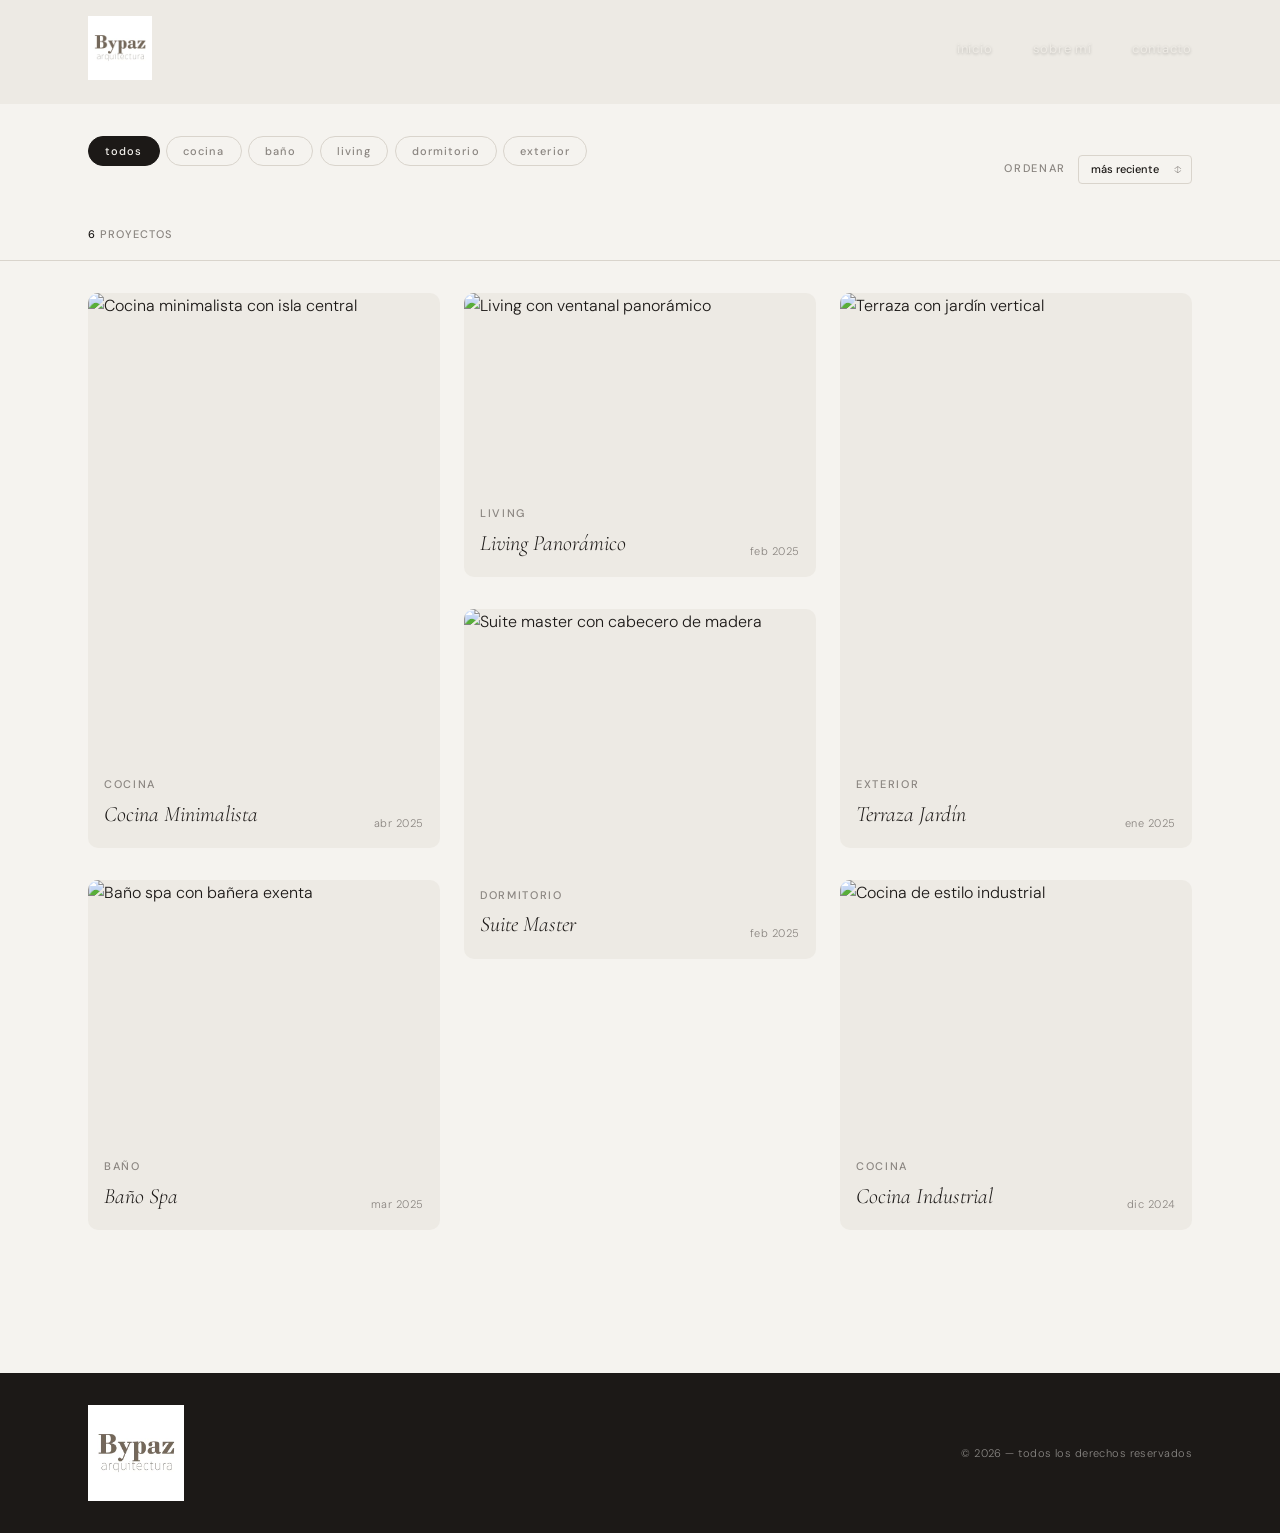
==== commit 5747c0d7: "Update catalogo.html" ====
--- a/catalogo.html
+++ b/catalogo.html
@@ -1,66 +1,71 @@
 <!DOCTYPE html>
 <html lang="es">
+
 <head>
   <meta charset="UTF-8" />
   <meta name="viewport" content="width=device-width, initial-scale=1.0" />
   <title>Catálogo — Renders</title>
   <link rel="preconnect" href="https://fonts.googleapis.com" />
   <link rel="preconnect" href="https://fonts.gstatic.com" crossorigin />
-  <link href="https://fonts.googleapis.com/css2?family=Cormorant+Garamond:ital,wght@0,300;0,400;0,500;1,300;1,400&family=DM+Sans:wght@300;400;500&display=swap" rel="stylesheet" />
+  <link
+    href="https://fonts.googleapis.com/css2?family=Cormorant+Garamond:ital,wght@0,300;0,400;0,500;1,300;1,400&family=DM+Sans:wght@300;400;500&display=swap"
+    rel="stylesheet" />
   <link rel="stylesheet" href="style.css" />
   <link rel="stylesheet" href="catalogo.css" />
 </head>
+
 <body>
- 
+
   <!-- ─── HEADER (igual al index) ─── -->
   <header class="site-header">
     <div class="header-inner">
       <a href="index.html" class="logo">
         <span class="logo-name logoheader"><img src="logo.jpg" alt=""></span>
-       
+
       </a>
- 
+
       <button class="menu-toggle" aria-label="Abrir menú" aria-expanded="false">
         <span></span>
         <span></span>
       </button>
 
-        <nav class="site-nave" aria-label="Navegación principal">
-                <ul>
-                     <li><a href="index.html">Inicio</a></li>
-                    <li><a href="#cateogias">Categorias</a></li>
-                   
-                </ul>
-            </nav>
- 
-     
+      <nav class="site-nav" aria-label="Navegación principal">
+        <ul>
+          <li><a href="index.html">Inicio</a></li>
+          <li><a href="#sobre-mi">sobre mí</a></li>
+          <li><a href="#contacto">contacto</a></li>
+
+        </ul>
+      </nav>
+
+
     </div>
   </header>
- 
+
   <main>
- 
+
     <!-- ─── PAGE HEADER ─── -->
     <section class="page-header">
       <div class="container">
-      
-      </div>
-      
+
+      </div>
+
     </section>
- 
+
     <!-- ─── CONTROLES: FILTROS + ORDEN ─── -->
     <section class="catalog-controls" id="cateogias">
       <div class="container controls-inner">
- 
+
         <!-- Filtros de categoría -->
         <div class="filters" role="tablist" aria-label="Filtrar por categoría">
           <button class="filter-btn active" data-filter="all" role="tab" aria-selected="true">todos</button>
-          <button class="filter-btn" data-filter="cocina"     role="tab" aria-selected="false">cocina</button>
-          <button class="filter-btn" data-filter="bano"       role="tab" aria-selected="false">baño</button>
-          <button class="filter-btn" data-filter="living"     role="tab" aria-selected="false">living</button>
+          <button class="filter-btn" data-filter="cocina" role="tab" aria-selected="false">cocina</button>
+          <button class="filter-btn" data-filter="bano" role="tab" aria-selected="false">baño</button>
+          <button class="filter-btn" data-filter="living" role="tab" aria-selected="false">living</button>
           <button class="filter-btn" data-filter="dormitorio" role="tab" aria-selected="false">dormitorio</button>
-          <button class="filter-btn" data-filter="exterior"   role="tab" aria-selected="false">exterior</button>
-        </div>
- 
+          <button class="filter-btn" data-filter="exterior" role="tab" aria-selected="false">exterior</button>
+        </div>
+
         <!-- Ordenamiento -->
         <div class="sort-wrap">
           <label for="sort-select" class="sort-label">ordenar</label>
@@ -72,21 +77,21 @@
             <span class="select-arrow">↕</span>
           </div>
         </div>
- 
-      </div>
- 
+
+      </div>
+
       <!-- Contador de resultados -->
       <div class="container">
         <p class="results-count"><span id="count">0</span> proyectos</p>
       </div>
     </section>
- 
+
     <!-- ─── GRILLA MASONRY ─── -->
     <section class="catalog-grid-section">
       <div class="container">
- 
+
         <div class="masonry-grid" id="masonry-grid">
- 
+
           <!--
             Atributos a personalizar por card:
             · data-category : cocina | bano | living | dormitorio | exterior
@@ -96,12 +101,12 @@
                 .card-tall  → más alta  (portrait)
                 .card-wide  → más ancha (landscape, ocupa 2 cols en desktop)
           -->
- 
+
           <article class="render-card card-tall" data-category="cocina" data-date="2025-04">
             <a href="proyecto.html?id=1" class="card-link" aria-label="Ver Cocina Minimalista">
               <div class="card-img-wrap">
                 <img src="https://images.unsplash.com/photo-1556909114-f6e7ad7d3136?w=800&q=80"
-                     alt="Cocina minimalista con isla central" loading="lazy" />
+                  alt="Cocina minimalista con isla central" loading="lazy" />
                 <div class="card-overlay"><span>ver proyecto</span></div>
               </div>
               <div class="card-info">
@@ -111,12 +116,12 @@
               </div>
             </a>
           </article>
- 
+
           <article class="render-card" data-category="bano" data-date="2025-03">
             <a href="proyecto.html?id=2" class="card-link" aria-label="Ver Baño Spa">
               <div class="card-img-wrap">
                 <img src="https://images.unsplash.com/photo-1552321554-5fefe8c9ef14?w=800&q=80"
-                     alt="Baño spa con bañera exenta" loading="lazy" />
+                  alt="Baño spa con bañera exenta" loading="lazy" />
                 <div class="card-overlay"><span>ver proyecto</span></div>
               </div>
               <div class="card-info">
@@ -126,12 +131,12 @@
               </div>
             </a>
           </article>
- 
+
           <article class="render-card card-wide" data-category="living" data-date="2025-02">
             <a href="proyecto.html?id=3" class="card-link" aria-label="Ver Living Panorámico">
               <div class="card-img-wrap">
                 <img src="https://images.unsplash.com/photo-1631679706909-1844bbd07221?w=1200&q=80"
-                     alt="Living con ventanal panorámico" loading="lazy" />
+                  alt="Living con ventanal panorámico" loading="lazy" />
                 <div class="card-overlay"><span>ver proyecto</span></div>
               </div>
               <div class="card-info">
@@ -141,12 +146,12 @@
               </div>
             </a>
           </article>
- 
+
           <article class="render-card" data-category="dormitorio" data-date="2025-02">
             <a href="proyecto.html?id=4" class="card-link" aria-label="Ver Suite Master">
               <div class="card-img-wrap">
                 <img src="https://images.unsplash.com/photo-1540518614846-7eded433c457?w=800&q=80"
-                     alt="Suite master con cabecero de madera" loading="lazy" />
+                  alt="Suite master con cabecero de madera" loading="lazy" />
                 <div class="card-overlay"><span>ver proyecto</span></div>
               </div>
               <div class="card-info">
@@ -156,12 +161,12 @@
               </div>
             </a>
           </article>
- 
+
           <article class="render-card card-tall" data-category="exterior" data-date="2025-01">
             <a href="proyecto.html?id=5" class="card-link" aria-label="Ver Terraza Jardín">
               <div class="card-img-wrap">
                 <img src="https://images.unsplash.com/photo-1600607687939-ce8a6c25118c?w=800&q=80"
-                     alt="Terraza con jardín vertical" loading="lazy" />
+                  alt="Terraza con jardín vertical" loading="lazy" />
                 <div class="card-overlay"><span>ver proyecto</span></div>
               </div>
               <div class="card-info">
@@ -171,12 +176,12 @@
               </div>
             </a>
           </article>
- 
+
           <article class="render-card" data-category="cocina" data-date="2024-12">
             <a href="proyecto.html?id=6" class="card-link" aria-label="Ver Cocina Industrial">
               <div class="card-img-wrap">
                 <img src="https://images.unsplash.com/photo-1556911220-bff31c812dba?w=800&q=80"
-                     alt="Cocina de estilo industrial" loading="lazy" />
+                  alt="Cocina de estilo industrial" loading="lazy" />
                 <div class="card-overlay"><span>ver proyecto</span></div>
               </div>
               <div class="card-info">
@@ -186,22 +191,22 @@
               </div>
             </a>
           </article>
- 
+
           <!-- Agregar más cards siguiendo el mismo patrón ↑ -->
- 
+
         </div>
         <!-- /masonry-grid -->
- 
+
         <!-- Estado vacío (se muestra cuando no hay resultados) -->
         <div class="empty-state" id="empty-state" hidden>
           <p>No hay renders en esta categoría todavía.</p>
         </div>
- 
+
       </div>
     </section>
- 
+
   </main>
- 
+
   <!-- ─── FOOTER (igual al index) ─── -->
   <footer class="site-footer">
     <div class="container footer-inner">
@@ -209,8 +214,9 @@
       <span class="footer-copy">© 2026 — todos los derechos reservados</span>
     </div>
   </footer>
- 
+
   <script src="main.js"></script>
   <script src="catalogo.js"></script>
 </body>
+
 </html>
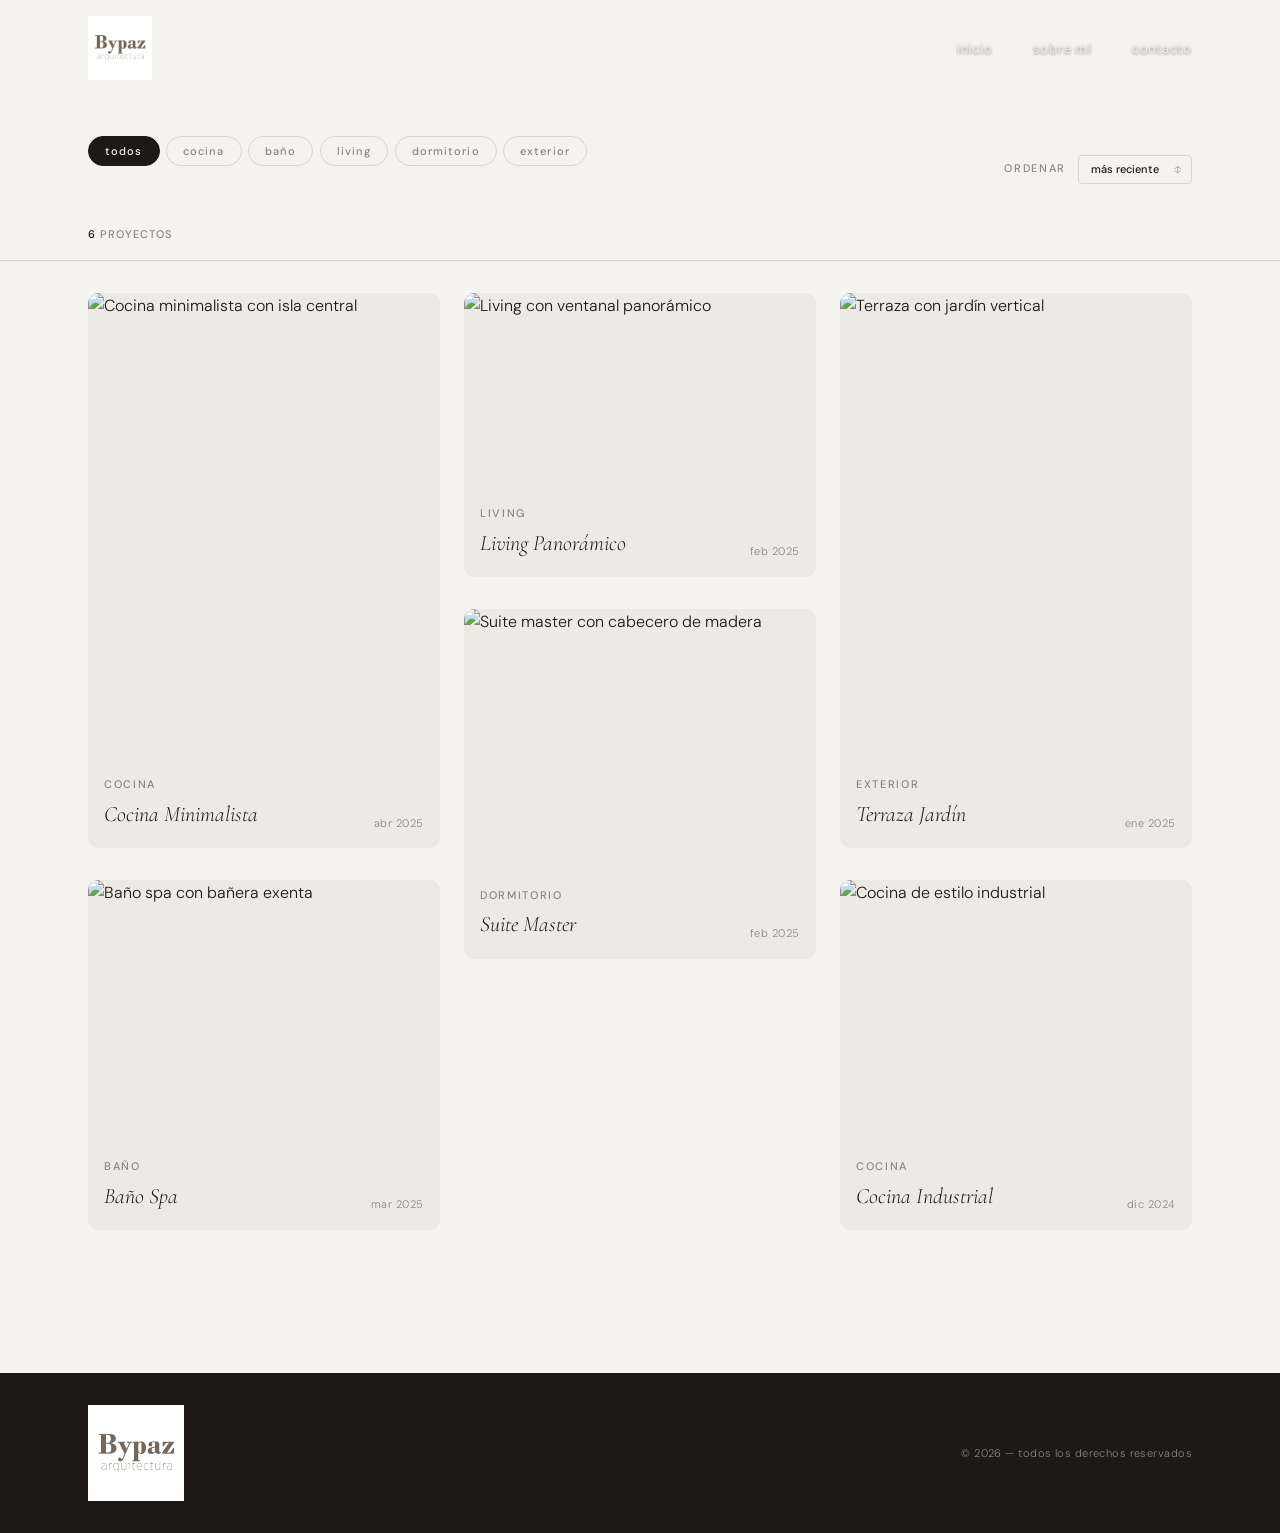
==== commit f4764113: "Update catalogo.html" ====
--- a/catalogo.html
+++ b/catalogo.html
@@ -29,15 +29,14 @@
         <span></span>
       </button>
 
-      <nav class="site-nav" aria-label="Navegación principal">
+       <nav class="site-nav" aria-label="Navegación principal">
         <ul>
           <li><a href="index.html">Inicio</a></li>
-          <li><a href="#sobre-mi">sobre mí</a></li>
-          <li><a href="#contacto">contacto</a></li>
+          <li><a href="index.html#sobre-mi">sobre mí</a></li>
+          <li><a href="index.html#contacto">contacto</a></li>
 
         </ul>
       </nav>
-
 
     </div>
   </header>
--- a/style.css
+++ b/style.css
@@ -278,7 +278,7 @@
 
   /* --- LA SOMBRA MÁGICA --- */
   /* 0px de desplazamiento horizontal, 1px vertical, 4px de desenfoque */
-  text-shadow: 0 1px 3px rgba(0, 0, 0, 0.25); 
+  text-shadow: 0 1px 3px rgba(0, 0, 0, 0.50); 
 }
 
 /* Hover effect */
--- a/catalogo.css
+++ b/catalogo.css
@@ -1,6 +1,6 @@
 /* ══════════════════════════════════════════════
    catalogo.css — estilos exclusivos del catálogo
-   (Requiere style.css cargado antes)
+  
    ══════════════════════════════════════════════ */
 
 
@@ -18,7 +18,7 @@
   padding-top: calc(40px + var(--space-lg));
  
   overflow: hidden;
-  background-color: var(--color-surface);
+  background-color: var( --color-bg);
  
   
 }
@@ -27,54 +27,6 @@
   display: flex;
   flex-direction: column;
   gap: var(--space-xs);
-}
-
-
-/* Nav links - Versión unificada */
-.site-nave ul {
-  display: flex;
-  align-items: center;
-  gap: var(--space-md);
-  list-style: none;
-}
-
-.site-nave a {
-  font-family: var(--font-body);
-  font-size: var(--text-sm);
-  font-weight: var(--fw-regular);
-  letter-spacing: 0.06em;
-  text-transform: lowercase;
-  color: var(--color-surface); 
-  text-decoration: none;
-  position: relative;
-  padding-bottom: 2px;
-  transition: color var(--duration);
-
-  /* --- LA SOMBRA MÁGICA --- */
-  /* 0px de desplazamiento horizontal, 1px vertical, 4px de desenfoque */
-  text-shadow: 0 1px 3px rgba(0, 0, 0, 0.50); 
-}
-
-/* Hover effect */
-.site-nave a::after {
-  content: '';
-  position: absolute;
-  bottom: 0;
-  left: 0;
-  width: 0%;
-  height: 1px;
-  background: currentColor;
-  transition: width 0.3s var(--ease-out);
-  
-  /* Agregamos sombra también a la línea para que no desaparezca en zonas claras */
-  box-shadow: 0 1px 3px rgba(0, 0, 0, 0.2);
-}
-.site-nave a:hover::after {
-  width: 100%;
-}
-
-.site-nave a:hover {
-  color: var(--color-accent-dark);
 }
 
 
@@ -317,4 +269,4 @@
   /* Card wide ocupa 2 cols en desktop simulando con column-span */
   /* Nota: column-span en masonry no funciona bien siempre.
      Para wide, el landscape 16/9 ya da el efecto visual suficiente. */
-}+}
